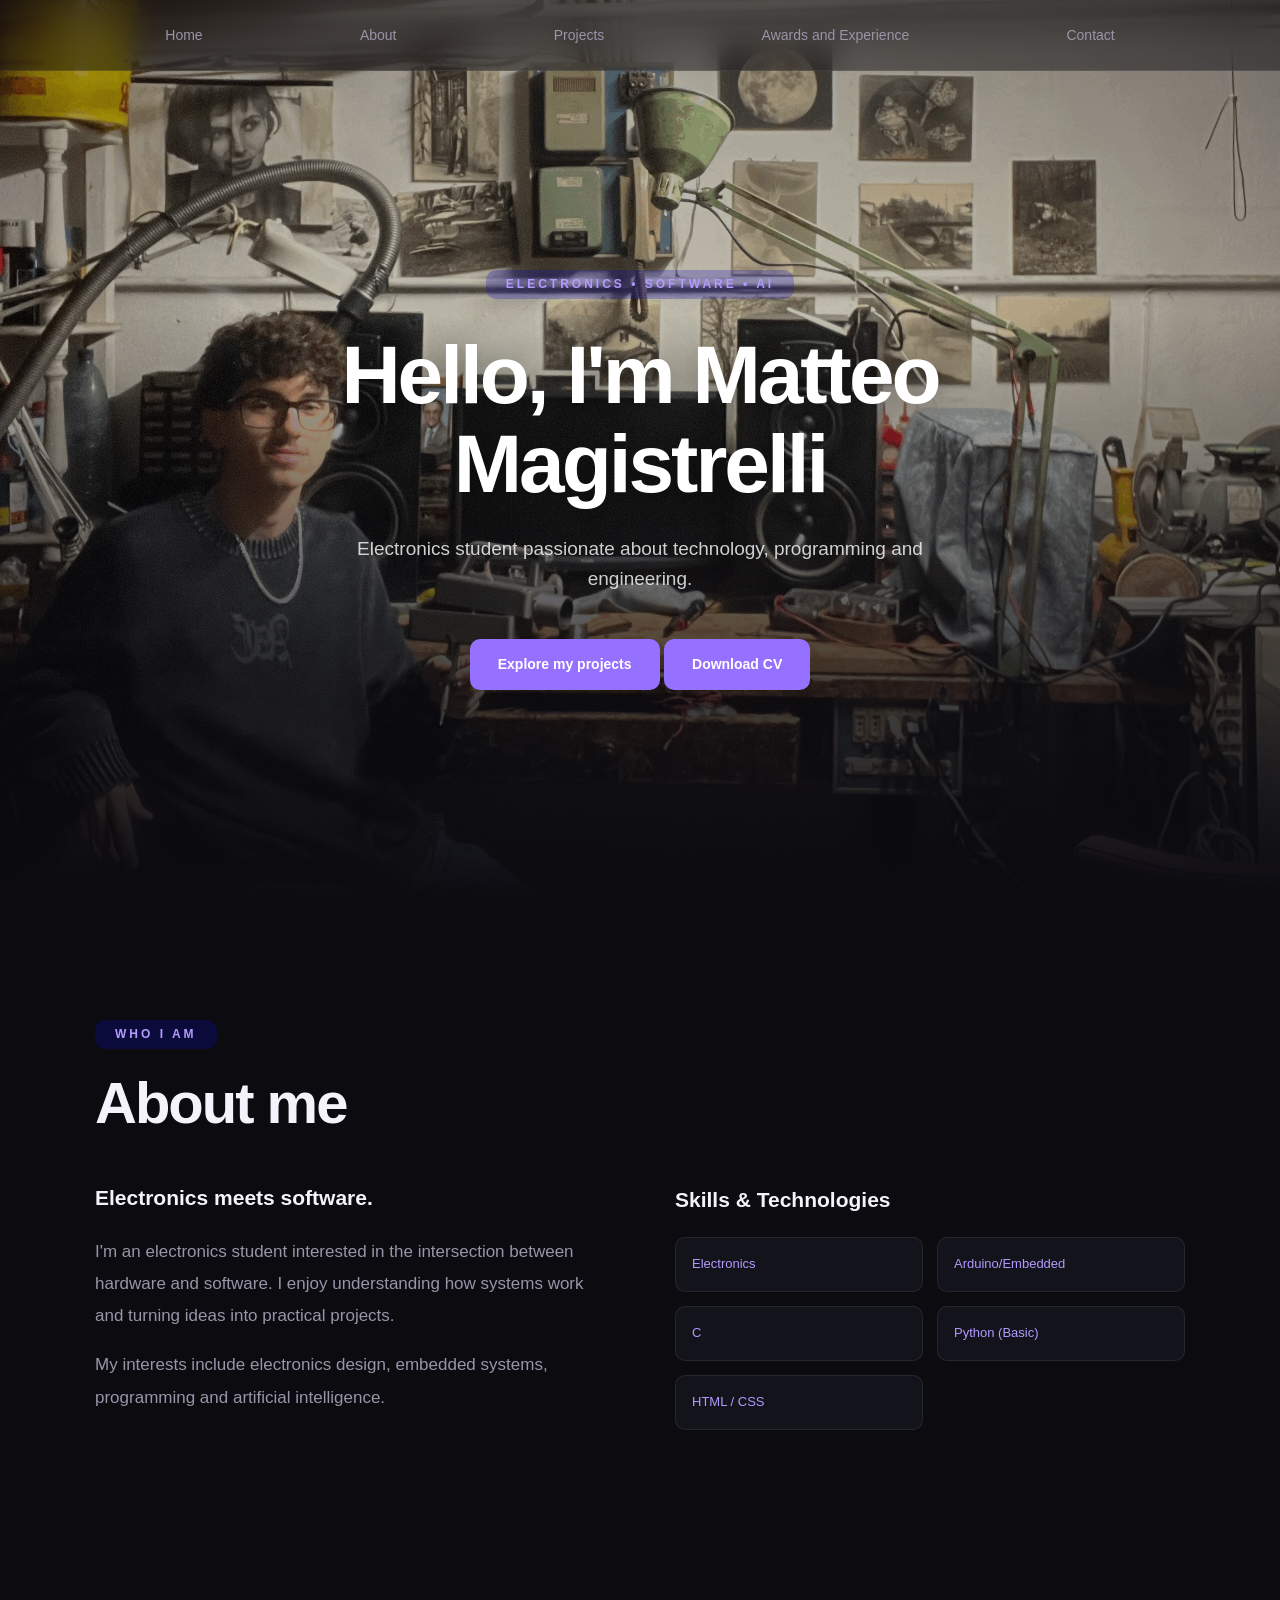
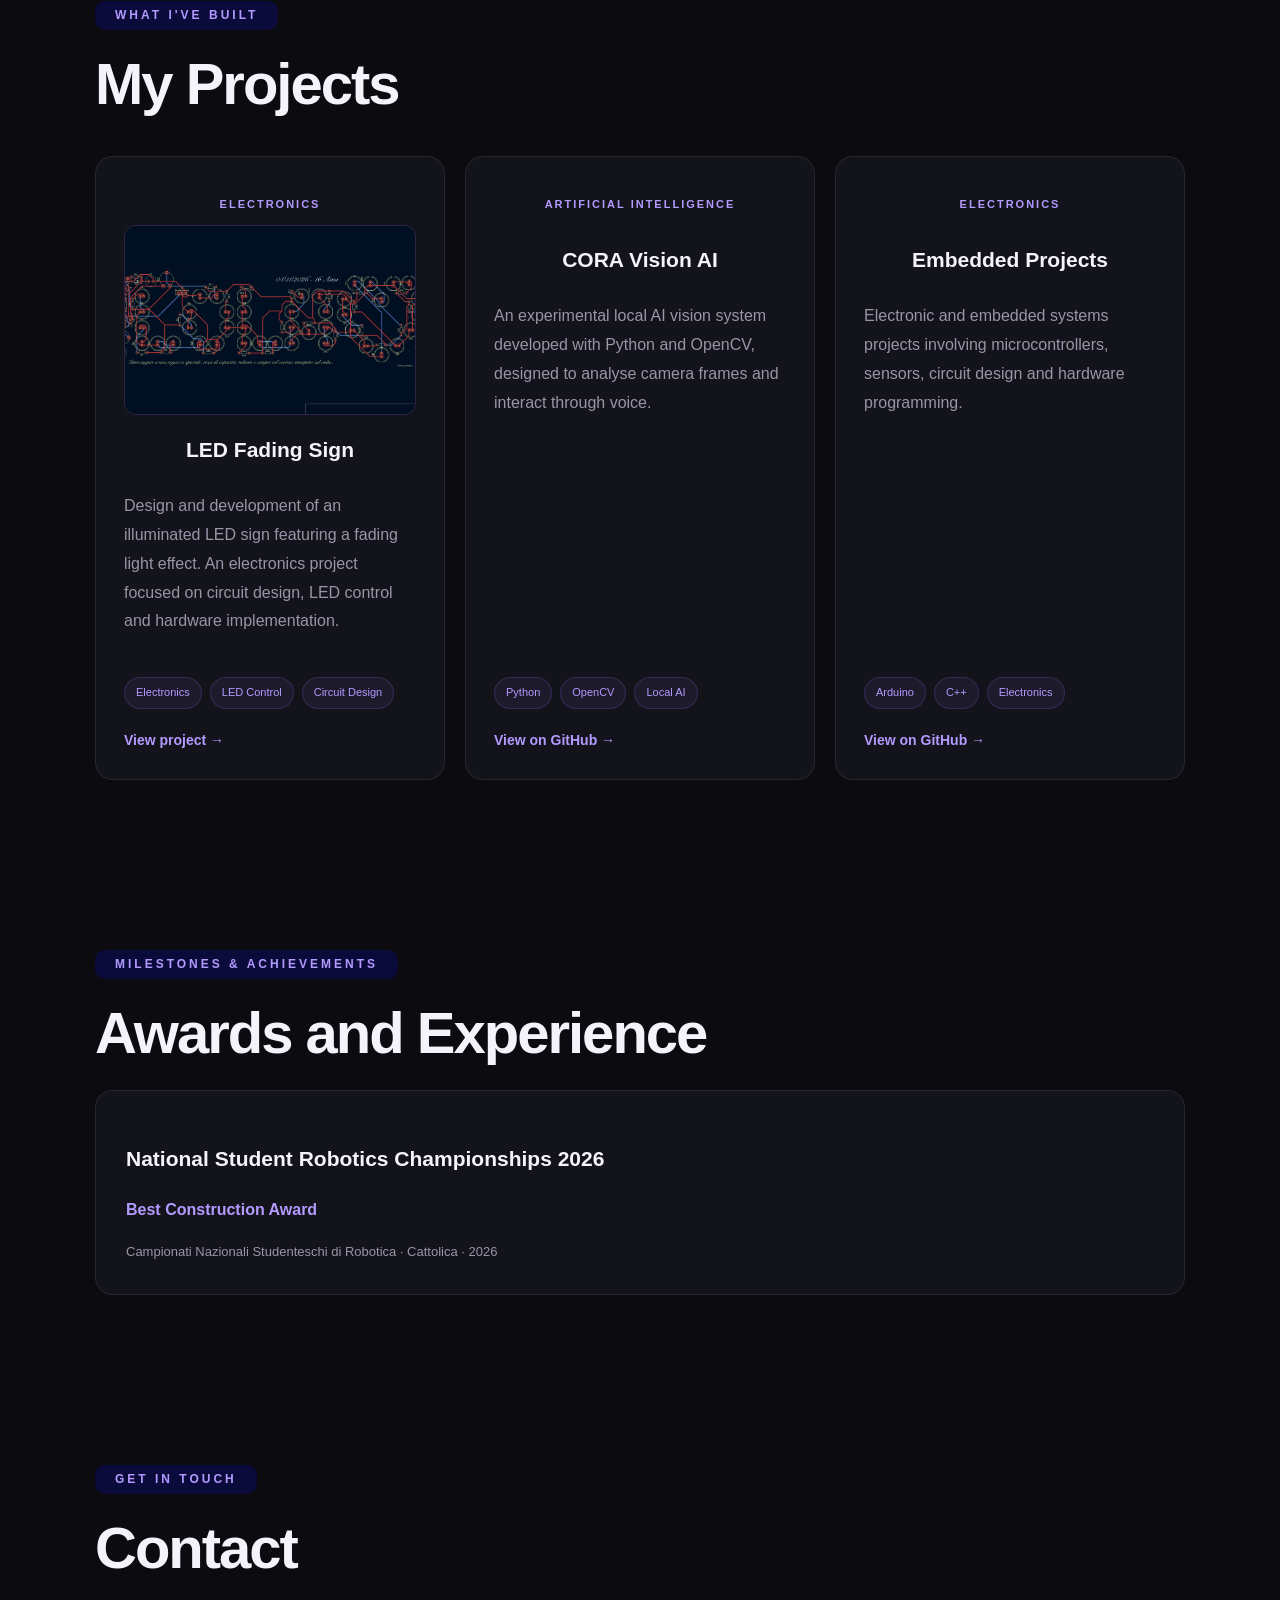
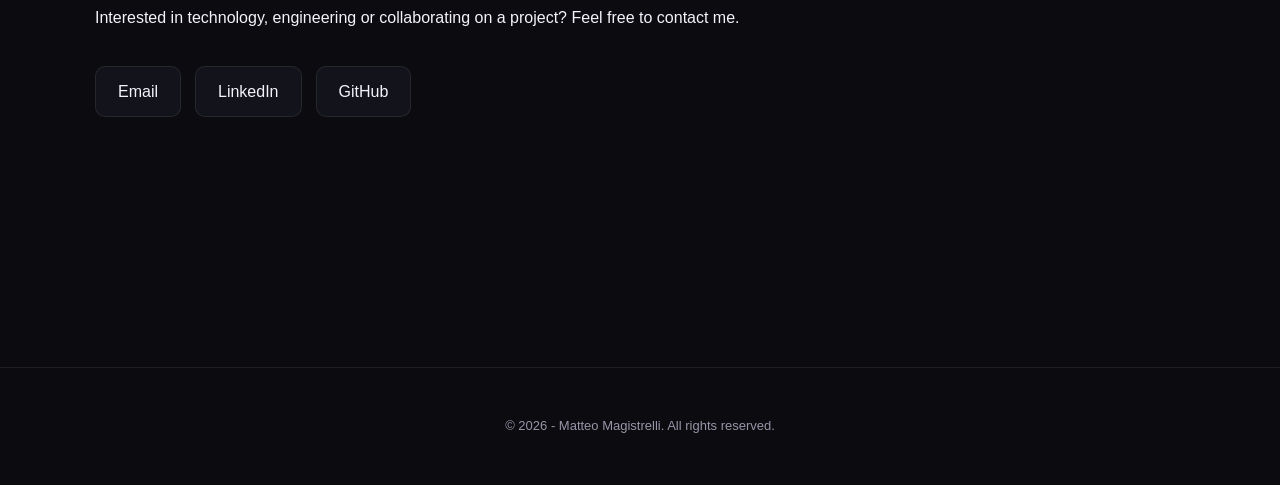
==== index.html @ 5ddaaeee "small changes" ====
<!DOCTYPE html>
<html lang="en">

<head>
    <meta charset="UTF-8">
    <meta name="viewport" content="width=device-width, initial-scale=1.0">

    <!-- Open Graph -->
    <meta property="og:type" content="website">
    <meta property="og:title" content="Matteo Magistrelli | Portfolio">
    <meta property="og:description" content="Electronics, software development and artificial intelligence.">
    <meta property="og:url" content="https://www.matteo-magistrelli.com/">
    <meta property="og:image" content="https://www.matteo-magistrelli.com/banner.jpg">

    <meta name="twitter:card" content="summary_large_image">
    <meta name="twitter:title" content="Matteo Magistrelli | Portfolio">
    <meta name="twitter:description" content="Electronics, software development and AI.">
    <meta name="twitter:image" content="https://www.matteo-magistrelli.com/banner.jpg">

    <title>Matteo Magistrelli | Portfolio</title>

    <link rel="stylesheet" href="style.css">
    <script src="script.js" defer></script>
</head>

<body>

    <!-- HERO -->
    <header id="top" class="hero">

        <div class="hero-image" aria-hidden="true"></div>
        <div class="hero-overlay" aria-hidden="true"></div>

        <!-- NAVIGATION -->
        <nav aria-label="Main navigation">
            <a href="#top">Home</a>
            <a href="#about">About</a>
            <a href="#projects">Projects</a>
            <a href="#awards_and_experience">Awards and Experience</a>
            <a href="#contact">Contact</a>
        </nav>

        <!-- HERO CONTENT -->
        <div class="hero-content">

            <p class="section-label">
                ELECTRONICS • SOFTWARE • AI
            </p>

            <h1>Hello, I'm Matteo Magistrelli</h1>

            <p class="hero-description">
                Electronics student passionate about technology,
                programming and engineering.
            </p>

            <a href="#projects" class="hero-button">
                Explore my projects
            </a>

            <a href="CV-Matteo-Magistrelli.pdf" download class="cv-button">

                <i class="fa-solid fa-download"></i>
                Download CV

            </a>

        </div>

    </header>

    <main>

        <!-- ABOUT -->
        <section id="about">

            <p class="section-label">WHO I AM</p>

            <h2>About me</h2>

            <div class="about-main">

                <div class="about-text">

                    <h3>Electronics meets software.</h3>

                    <p>
                        I'm an electronics student interested in the
                        intersection between hardware and software.
                        I enjoy understanding how systems work and
                        turning ideas into practical projects.
                    </p>

                    <p>
                        My interests include electronics design,
                        embedded systems, programming and artificial
                        intelligence.
                    </p>

                </div>

                <div class="skills">

                    <h3>Skills & Technologies</h3>

                    <div class="skills-grid">
                        <span>Electronics</span>
                        <span>Arduino/Embedded</span>
                        <span>C</span>
                        <span>Python (Basic)</span>
                        <span>HTML / CSS</span>
                    </div>

                </div>

            </div>

        </section>

        <!-- PROJECTS -->
        <section id="projects">

            <p class="section-label">WHAT I'VE BUILT</p>

            <h2>My Projects</h2>

            <div class="projects-container">

                <!-- PROJECT 1 -->
                <article class="project-card">

                    <p class="project-category">ELECTRONICS</p>

                    <img class="images" src="images/LED_sign.jpeg" alt="LED Fading Sign - illuminated LED project"
                        loading="lazy">

                    <h3>LED Fading Sign</h3>

                    <p>
                        Design and development of an illuminated LED sign
                        featuring a fading light effect. An electronics
                        project focused on circuit design, LED control
                        and hardware implementation.
                    </p>

                    <div class="project-tags">
                        <span>Electronics</span>
                        <span>LED Control</span>
                        <span>Circuit Design</span>
                    </div>

                    <a href="projects/LED_fading_ign/led_fading.html">
                        View project →
                    </a>

                </article>

                <!-- PROJECT 2 -->
                <article class="project-card">

                    <p class="project-category">ARTIFICIAL INTELLIGENCE</p>

                    <h3>CORA Vision AI</h3>

                    <p>
                        An experimental local AI vision system developed
                        with Python and OpenCV, designed to analyse
                        camera frames and interact through voice.
                    </p>

                    <div class="project-tags">
                        <span>Python</span>
                        <span>OpenCV</span>
                        <span>Local AI</span>
                    </div>

                    <a href="https://github.com/teo-ardxsiaco" target="_blank" rel="noopener noreferrer">
                        View on GitHub →
                    </a>

                </article>

                <!-- PROJECT 3 -->
                <article class="project-card">

                    <p class="project-category">ELECTRONICS</p>

                    <h3>Embedded Projects</h3>

                    <p>
                        Electronic and embedded systems projects
                        involving microcontrollers, sensors,
                        circuit design and hardware programming.
                    </p>

                    <div class="project-tags">
                        <span>Arduino</span>
                        <span>C++</span>
                        <span>Electronics</span>
                    </div>

                    <a href="https://github.com/teo-ardxsiaco" target="_blank" rel="noopener noreferrer">
                        View on GitHub →
                    </a>

                </article>

            </div>

        </section>

        <!-- AWARDS AND EXPERIENCE -->
        <section id="awards_and_experience">

            <p class="section-label">MILESTONES & ACHIEVEMENTS</p>

            <h2>Awards and Experience</h2>

            <div class="experience-card">

                <h3>National Student Robotics Championships 2026</h3>

                <p>
                    Best Construction Award
                </p>

                <span>Campionati Nazionali Studenteschi di Robotica · Cattolica · 2026</span>

            </div>

        </section>

        <!-- CONTACT -->
        <section id="contact">

            <p class="section-label">GET IN TOUCH</p>

            <h2>Contact</h2>

            <p>
                Interested in technology, engineering or collaborating
                on a project? Feel free to contact me.
            </p>

            <div class="contact-links">

                <a href="mailto:matteo.magistrelli@icloud.com">
                    Email
                </a>

                <a href="https://www.linkedin.com/in/matteo-magistrelli-3762bb3b6/" target="_blank"
                    rel="noopener noreferrer">
                    LinkedIn
                </a>

                <a href="https://github.com/teo-ardxsiaco" target="_blank" rel="noopener noreferrer">
                    GitHub
                </a>

            </div>

        </section>

    </main>

    <!-- FOOTER -->
    <footer>
        <p>© 2026 - Matteo Magistrelli. All rights reserved.</p>
    </footer>

</body>

</html>
---- style.css ----
:root {
    --bg-color: #0b0b10;
    --surface: #13131b;
    --surface-hover: #1b1b27;
    --accent: #9670ff;
    --accent-light: #b39aff;
    --text: #f4f2fa;
    --muted: #9995a8;
    --border: rgba(255, 255, 255, 0.08);
    --radius: 18px;
    --transition: 0.25s ease;
    --animation-duration: 650ms;
    --animation-easing: cubic-bezier(0.22, 1, 0.36, 1);
}

* {
    box-sizing: border-box;
}

html {
    scroll-behavior: smooth;
    scroll-padding-top: 115px;
}

body {
    margin: 0;
    background: var(--bg-color);
    color: var(--text);
    font-family: Inter, Arial, sans-serif;
    line-height: 1.6;
}

a {
    color: inherit;
    text-decoration: none;
}

nav {
    display: flex;
    position: fixed;
    z-index: 10;
    top: 0;
    width: 100%;
    padding: 24px;
    justify-content: space-evenly;
    align-items: center;
    flex-wrap: wrap;
    gap: 16px;
    background: rgba(11, 11, 16, 0.45);
    backdrop-filter: blur(16px);
    -webkit-backdrop-filter: blur(16px);
    border-bottom: 1px solid var(--border);
}

nav a {
    color: var(--muted);
    font-size: 14px;
    transition: color var(--transition);
}

nav a:hover,
nav a.active {
    color: var(--accent-light);
}

.hero {
    position: relative;
    isolation: isolate;
    width: 100%;
    min-height: 100svh;
    display: flex;
    align-items: center;
    justify-content: center;
    overflow: hidden;
    background: var(--bg-color);
}

.hero-image {
    position: absolute;
    inset: 0;
    z-index: -2;
    background-image: url("images/Cantina.png");
    background-position: center 45%;
    background-size: cover;
    background-repeat: no-repeat;
    transform: scale(1.02);
}

.hero-overlay {
    position: absolute;
    inset: 0;
    z-index: -1;
    background:
        linear-gradient(
            180deg,
            rgba(11, 11, 16, 0.35) 0%,
            rgba(11, 11, 16, 0.25) 35%,
            rgba(11, 11, 16, 0.75) 75%,
            var(--bg-color) 100%
        );
}

.hero-content {
    position: relative;
    z-index: 2;
    width: 100%;
    max-width: 1000px;
    padding: 140px 24px 100px;
    text-align: center;
    animation: heroEntrance 1s var(--animation-easing) both;
}

.section-label {
    color: var(--accent-light);
    font-size: 12px;
    font-weight: 700;
    letter-spacing: 3px;
    background-color: rgba(12, 12, 187, 0.25);
    margin-top: 20px;
    padding: 5px 20px;
    border-radius: 10px;
    display: inline-block;
}

.hero-content h1 {
    margin: 20px 0;
    font-size: clamp(42px, 7vw, 82px);
    line-height: 1.08;
    letter-spacing: -3px;
    color: white;
    text-shadow: 0 4px 30px rgba(0, 0, 0, 0.4);
}

.hero-description {
    max-width: 620px;
    margin: 25px auto;
    color: rgba(255, 255, 255, 0.8);
    font-size: clamp(15px, 2vw, 19px);
}

.hero-button,
.cv-button {
    display: inline-block;
    margin-top: 20px;
    padding: 14px 28px;
    color: white;
    background: var(--accent);
    border-radius: 10px;
    font-size: 14px;
    font-weight: 600;
    transition:
        transform 300ms ease,
        background 300ms ease,
        box-shadow 300ms ease;
}

.hero-button:hover,
.cv-button:hover {
    transform: translateY(-4px);
    background: var(--accent-light);
    box-shadow: 0 10px 30px rgba(150, 112, 255, 0.3);
}

@keyframes heroEntrance {
    from {
        opacity: 0;
        transform: translateY(35px);
    }

    to {
        opacity: 1;
        transform: translateY(0);
    }
}

main {
    max-width: 1150px;
    margin: auto;
    padding: 100px 30px;
}

main section {
    margin-bottom: 150px;
}

h2 {
    margin: 10px 0 25px;
    font-size: clamp(34px, 5vw, 58px);
    line-height: 1.1;
    letter-spacing: -2px;
}

h3 {
    font-size: 21px;
}

.section-description {
    max-width: 650px;
    color: var(--muted);
}

.about-main {
    display: grid;
    grid-template-columns: 1fr 1fr;
    gap: 70px;
    align-items: center;
}

.about-main p {
    color: var(--muted);
    font-size: 17px;
    line-height: 1.9;
}

.skills-grid {
    display: grid;
    grid-template-columns: repeat(2, 1fr);
    gap: 14px;
}

.skills-grid span {
    padding: 16px;
    color: var(--accent-light);
    background: var(--surface);
    border: 1px solid var(--border);
    border-radius: 10px;
    font-size: 13px;
    transition: var(--transition);
}

.skills-grid span:hover {
    background: var(--surface-hover);
    border-color: var(--accent);
    transform: translateY(-3px);
}

.projects-container {
    display: grid;
    grid-template-columns: repeat(3, 1fr);
    gap: 20px;
    margin-top: 40px;
}

.project-card {
    position: relative;
    overflow: hidden;
    display: flex;
    flex-direction: column;
    min-height: 330px;
    padding: 28px;
    background: var(--surface);
    border: 1px solid var(--border);
    border-radius: var(--radius);
    transition:
        transform 300ms var(--animation-easing),
        border-color 300ms ease,
        background 300ms ease,
        box-shadow 300ms ease;
}

.project-card:hover {
    transform: translateY(-7px);
    background: var(--surface-hover);
    border-color: var(--accent);
    box-shadow: 0 15px 40px rgba(0, 0, 0, 0.22);
}

.project-category {
    color: var(--accent-light);
    font-size: 11px;
    font-weight: 700;
    letter-spacing: 2px;
    text-align: center;
}

.project-card h3 {
    margin: 18px 0 10px;
    text-align: center;
}

.project-card p:not(.project-category) {
    color: var(--muted);
    line-height: 1.8;
}

.images {
    width: 100%;
    height: 190px;
    object-fit: cover;
    border-radius: 12px;
    border: 1px solid rgba(150, 112, 255, 0.2);
}

.project-tags {
    display: flex;
    flex-wrap: wrap;
    gap: 8px;
    margin-top: auto;
    padding-top: 25px;
}

.project-tags span {
    padding: 6px 11px;
    color: var(--accent-light);
    background: rgba(150, 112, 255, 0.08);
    border: 1px solid rgba(150, 112, 255, 0.2);
    border-radius: 30px;
    font-size: 11px;
}

.project-card > a {
    margin-top: 20px;
    color: var(--accent-light);
    font-size: 14px;
    font-weight: 600;
}

.project-card > a:hover {
    color: white;
}

.experience-card {
    padding: 30px;
    background: var(--surface);
    border: 1px solid var(--border);
    border-radius: var(--radius);
    transition: var(--transition);
}

.experience-card:hover {
    border-color: var(--accent);
    transform: translateY(-4px);
}

.experience-card p {
    color: var(--accent-light);
    font-weight: 600;
}

.experience-card span {
    color: var(--muted);
    font-size: 13px;
}

.contact-links {
    display: flex;
    flex-wrap: wrap;
    gap: 14px;
    margin-top: 35px;
}

.contact-links a {
    padding: 12px 22px;
    background: var(--surface);
    border: 1px solid var(--border);
    border-radius: 10px;
    transition: var(--transition);
}

.contact-links a:hover {
    color: white;
    background: var(--accent);
    border-color: var(--accent);
    transform: translateY(-3px);
}

footer {
    padding: 35px 20px;
    text-align: center;
    border-top: 1px solid var(--border);
}

footer p {
    color: var(--muted);
    font-size: 13px;
}

@media (max-width: 850px) {
    .about-main {
        grid-template-columns: 1fr;
        gap: 35px;
    }

    .projects-container {
        grid-template-columns: repeat(2, 1fr);
    }

    .hero {
        min-height: 85svh;
    }
}

@media (max-width: 550px) {
    html {
        scroll-padding-top: 90px;
    }

    nav {
        padding: 18px 12px;
        gap: 12px;
    }

    nav a {
        font-size: 12px;
    }

    .hero {
        min-height: 100svh;
    }

    .hero-image {
        background-position: center;
    }

    .hero-content {
        padding: 130px 20px 80px;
    }

    .hero-content h1 {
        font-size: clamp(38px, 10vw, 55px);
        letter-spacing: -2px;
    }

    .hero-overlay {
        background:
            linear-gradient(
                180deg,
                rgba(11, 11, 16, 0.45),
                rgba(11, 11, 16, 0.65) 55%,
                var(--bg-color) 100%
            );
    }

    main {
        padding: 75px 20px;
    }

    main section {
        margin-bottom: 100px;
    }

    .skills-grid,
    .projects-container {
        grid-template-columns: 1fr;
    }

    .contact-links {
        flex-direction: column;
    }

    .contact-links a {
        text-align: center;
    }
}

@media (prefers-reduced-motion: reduce) {
    html {
        scroll-behavior: auto;
    }

    *,
    *::before,
    *::after {
        transition: none !important;
        animation: none !important;
    }
}
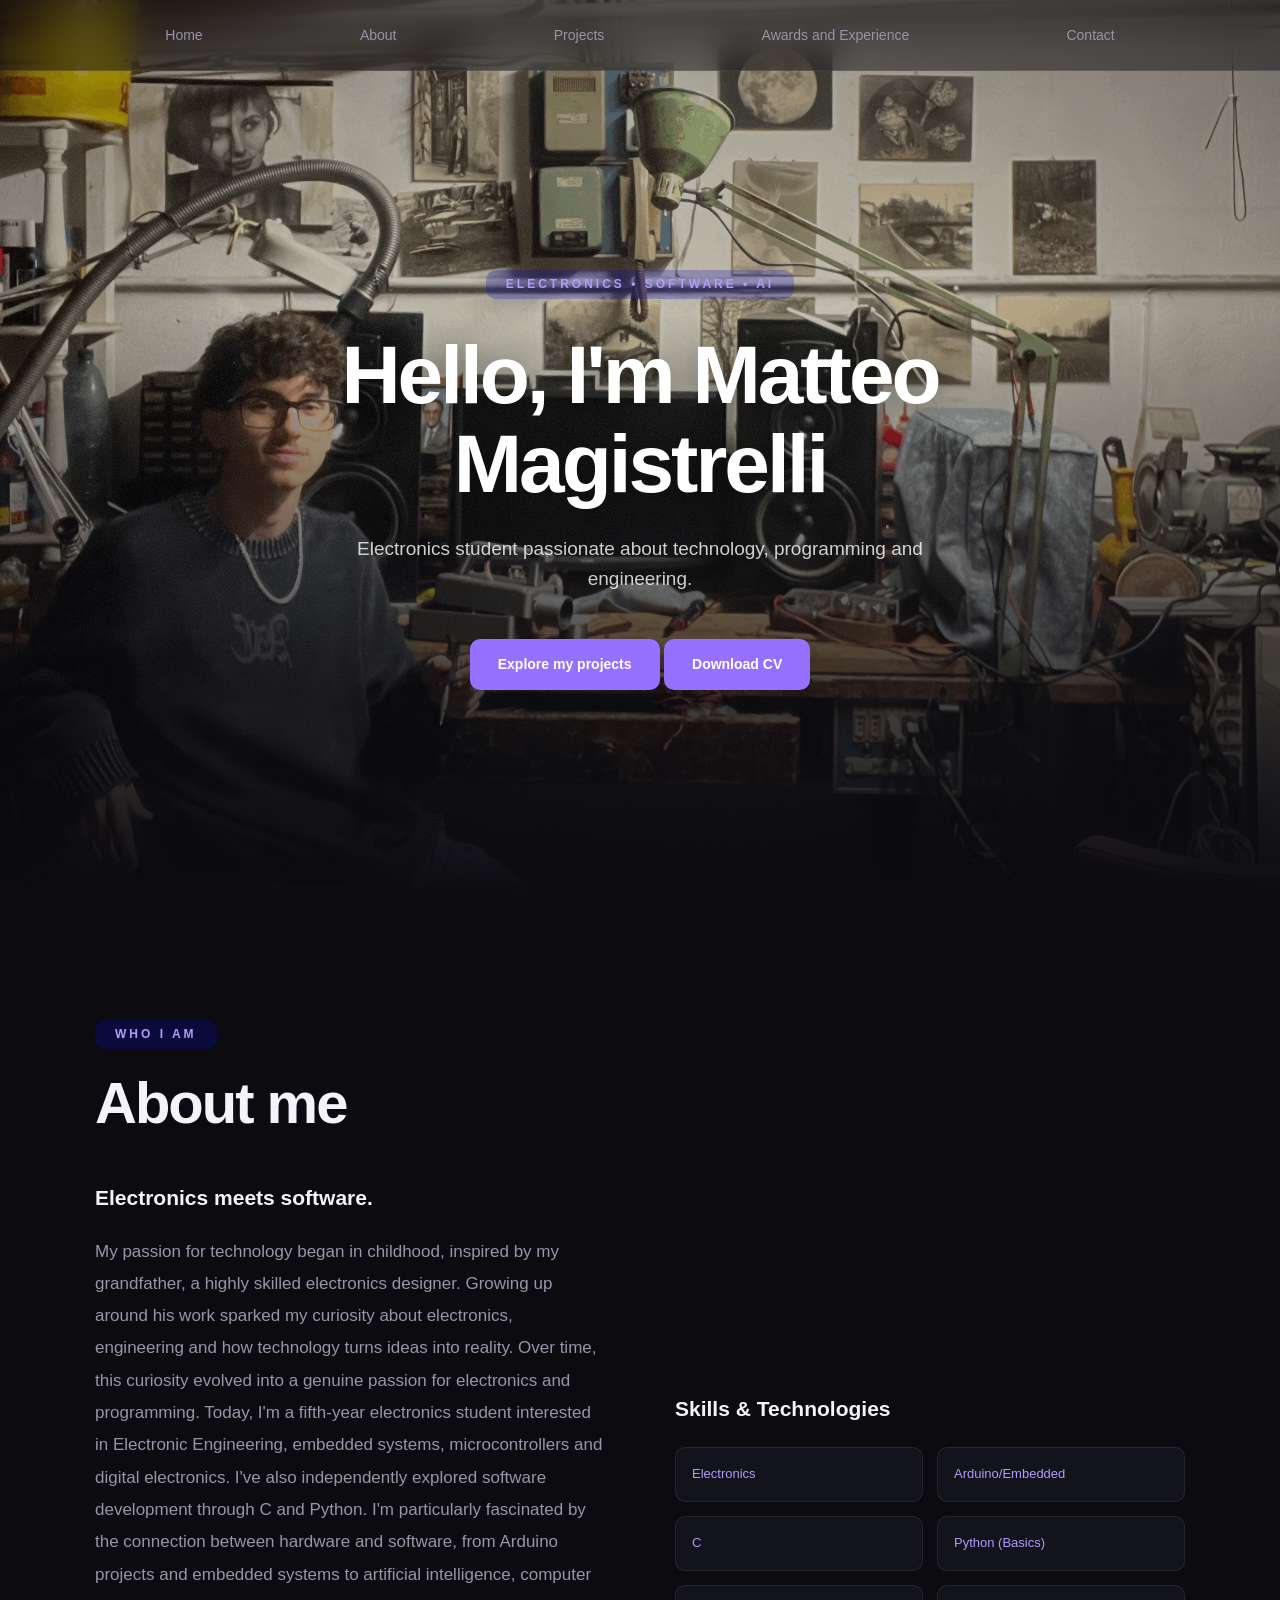
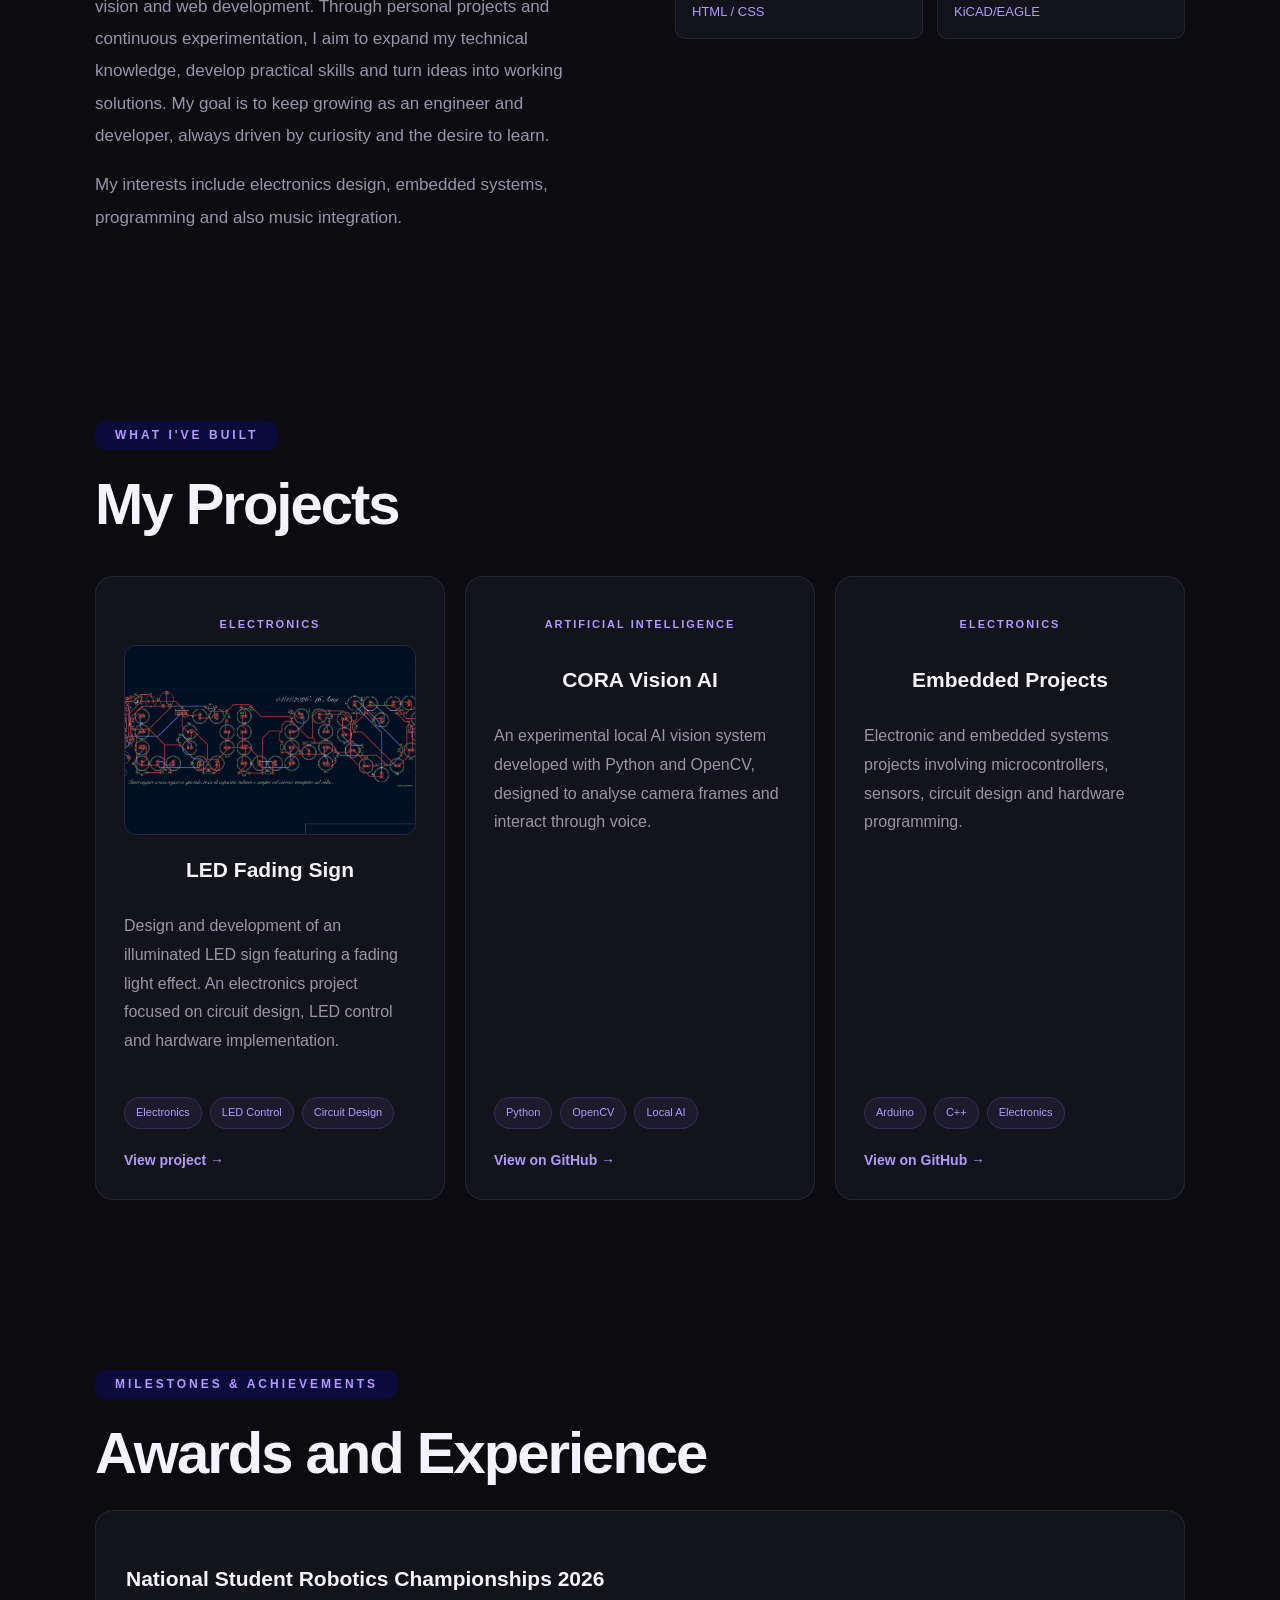
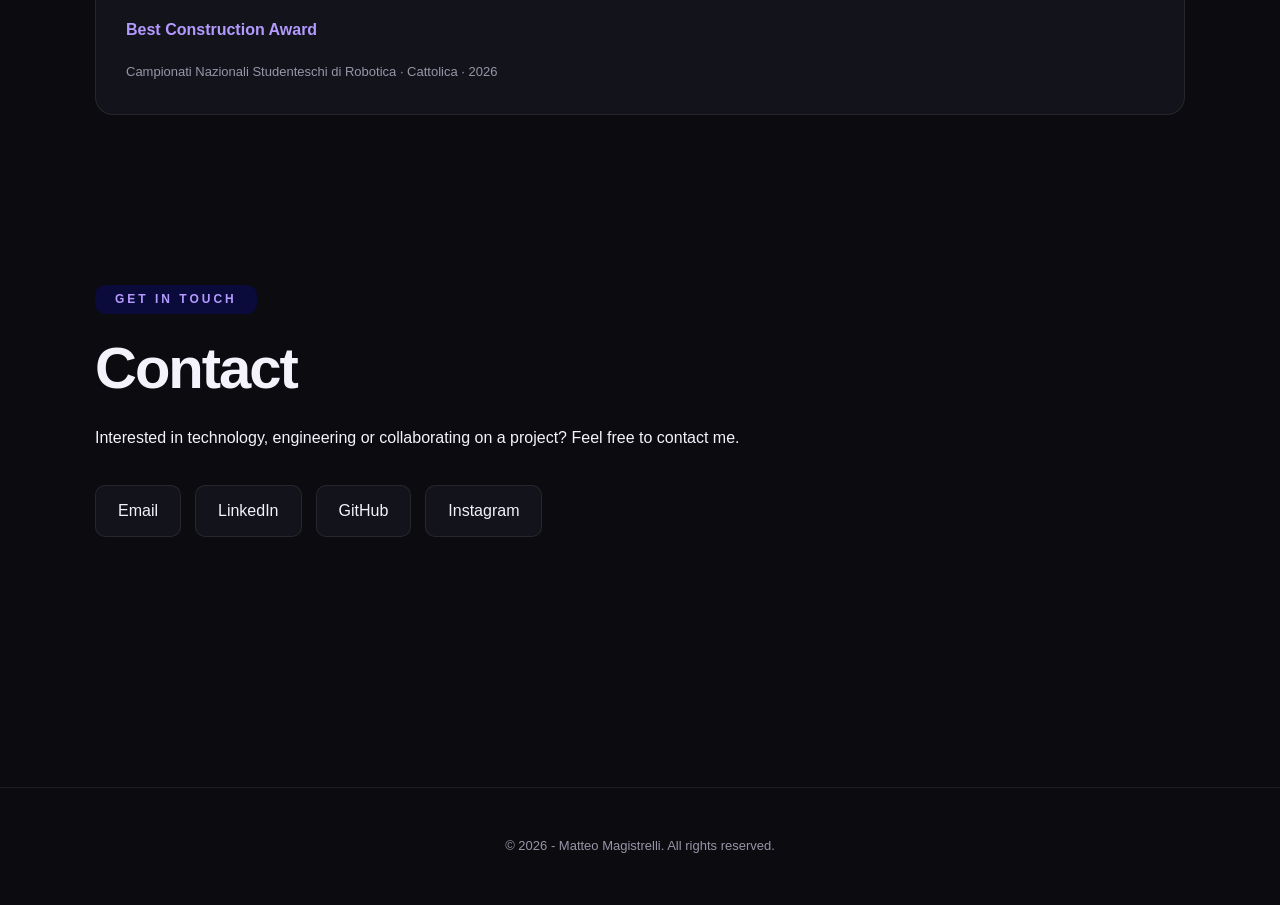
==== commit 26de1859: "small changes" ====
--- a/index.html
+++ b/index.html
@@ -84,17 +84,27 @@
 
                     <h3>Electronics meets software.</h3>
 
-                    <p>
-                        I'm an electronics student interested in the
-                        intersection between hardware and software.
-                        I enjoy understanding how systems work and
-                        turning ideas into practical projects.
+                    <p class="about-text">
+                        My passion for technology began in childhood, inspired by my grandfather, a highly skilled
+                        electronics designer. Growing up around his work sparked my curiosity about electronics,
+                        engineering and how technology turns ideas into reality.
+
+                        Over time, this curiosity evolved into a genuine passion for electronics and programming. Today,
+                        I'm a fifth-year electronics student interested in Electronic Engineering, embedded systems,
+                        microcontrollers and digital electronics. I've also independently explored software development
+                        through C and Python.
+
+                        I'm particularly fascinated by the connection between hardware and software, from Arduino
+                        projects and embedded systems to artificial intelligence, computer vision and web development.
+
+                        Through personal projects and continuous experimentation, I aim to expand my technical
+                        knowledge, develop practical skills and turn ideas into working solutions. My goal is to keep
+                        growing as an engineer and developer, always driven by curiosity and the desire to learn.
                     </p>
 
                     <p>
                         My interests include electronics design,
-                        embedded systems, programming and artificial
-                        intelligence.
+                        embedded systems, programming and also music integration.
                     </p>
 
                 </div>
@@ -107,8 +117,9 @@
                         <span>Electronics</span>
                         <span>Arduino/Embedded</span>
                         <span>C</span>
-                        <span>Python (Basic)</span>
+                        <span>Python (Basics)</span>
                         <span>HTML / CSS</span>
+                        <span>KiCAD/EAGLE</span>
                     </div>
 
                 </div>
@@ -257,6 +268,10 @@
                     GitHub
                 </a>
 
+                <a href="https://www.instagram.com/ardxsiaco/" target="_blank" rel="noopener noreferrer">
+                    Instagram
+                </a>
+
             </div>
 
         </section>
--- a/style.css
+++ b/style.css
@@ -212,6 +212,11 @@
     line-height: 1.9;
 }
 
+.about-text {
+    font-family: 'Franklin Gothic Medium', 'Arial Narrow', Arial, sans-serif
+
+}
+
 .skills-grid {
     display: grid;
     grid-template-columns: repeat(2, 1fr);
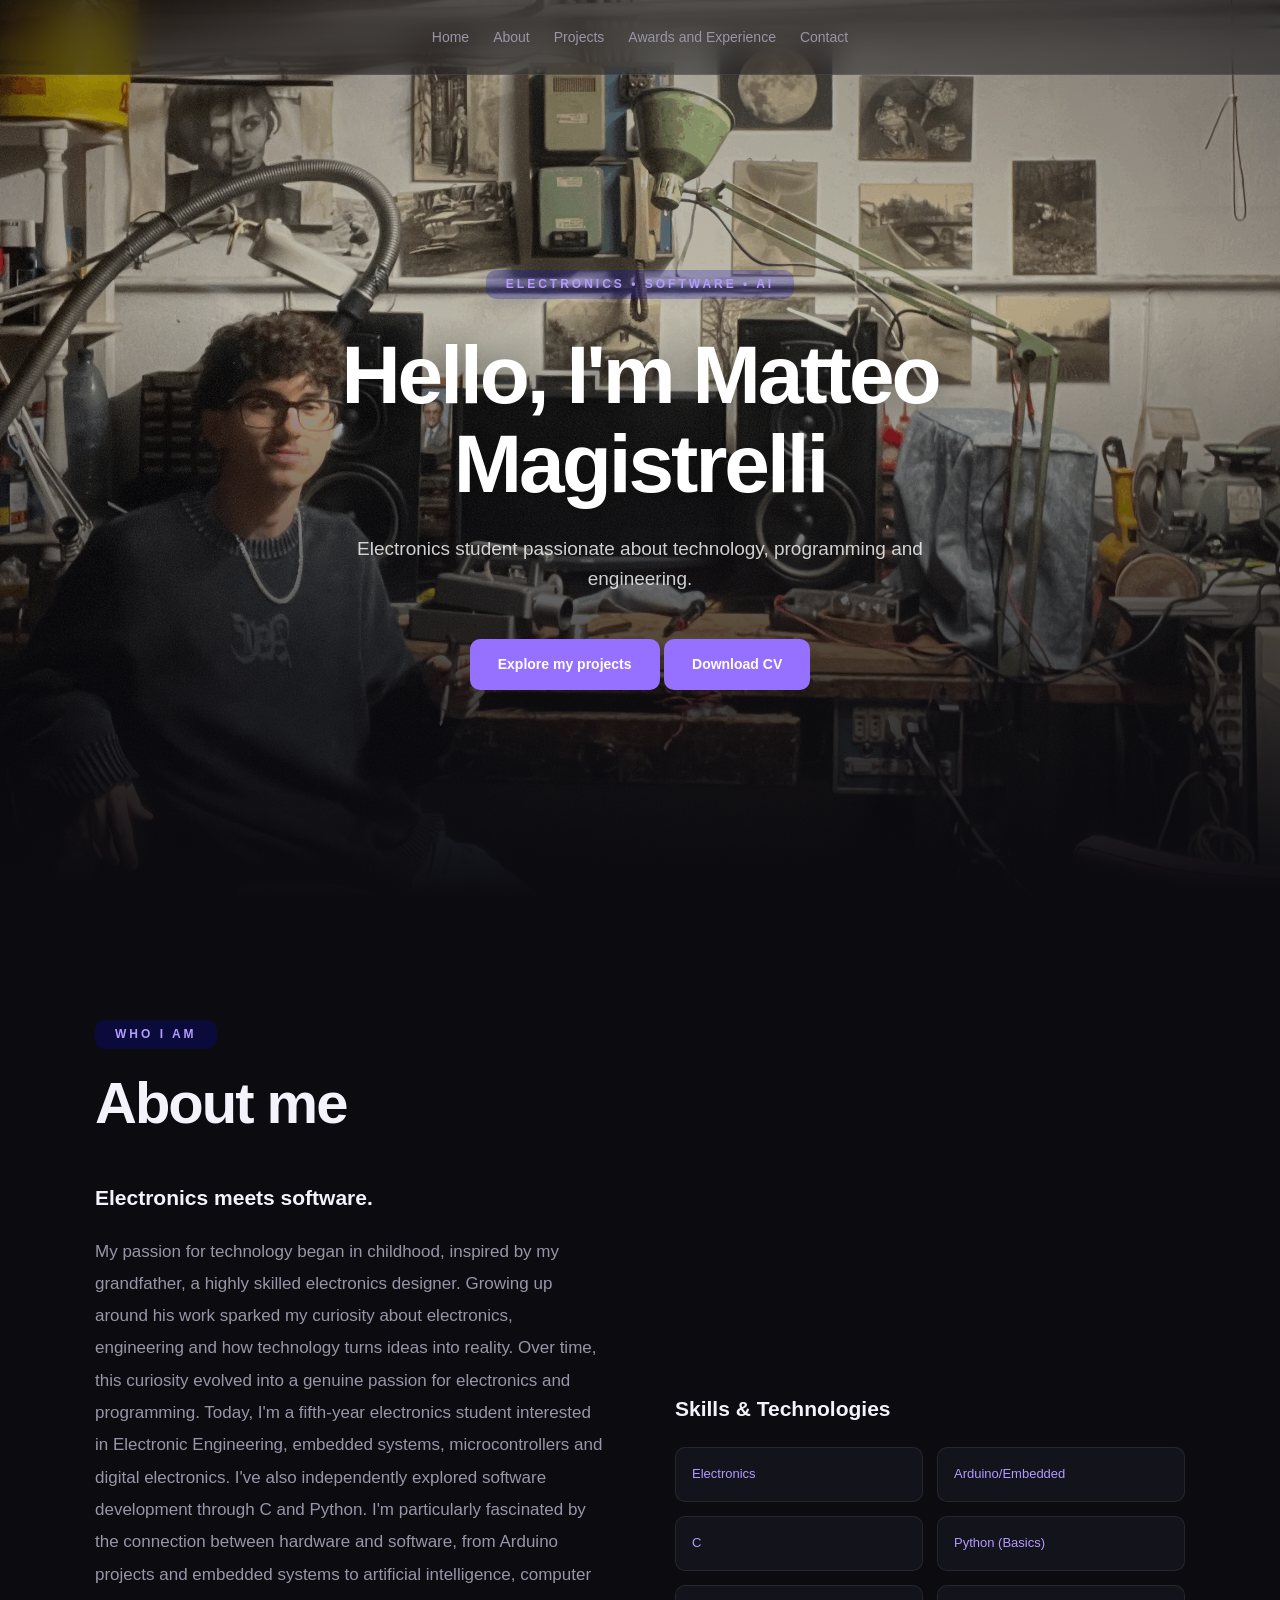
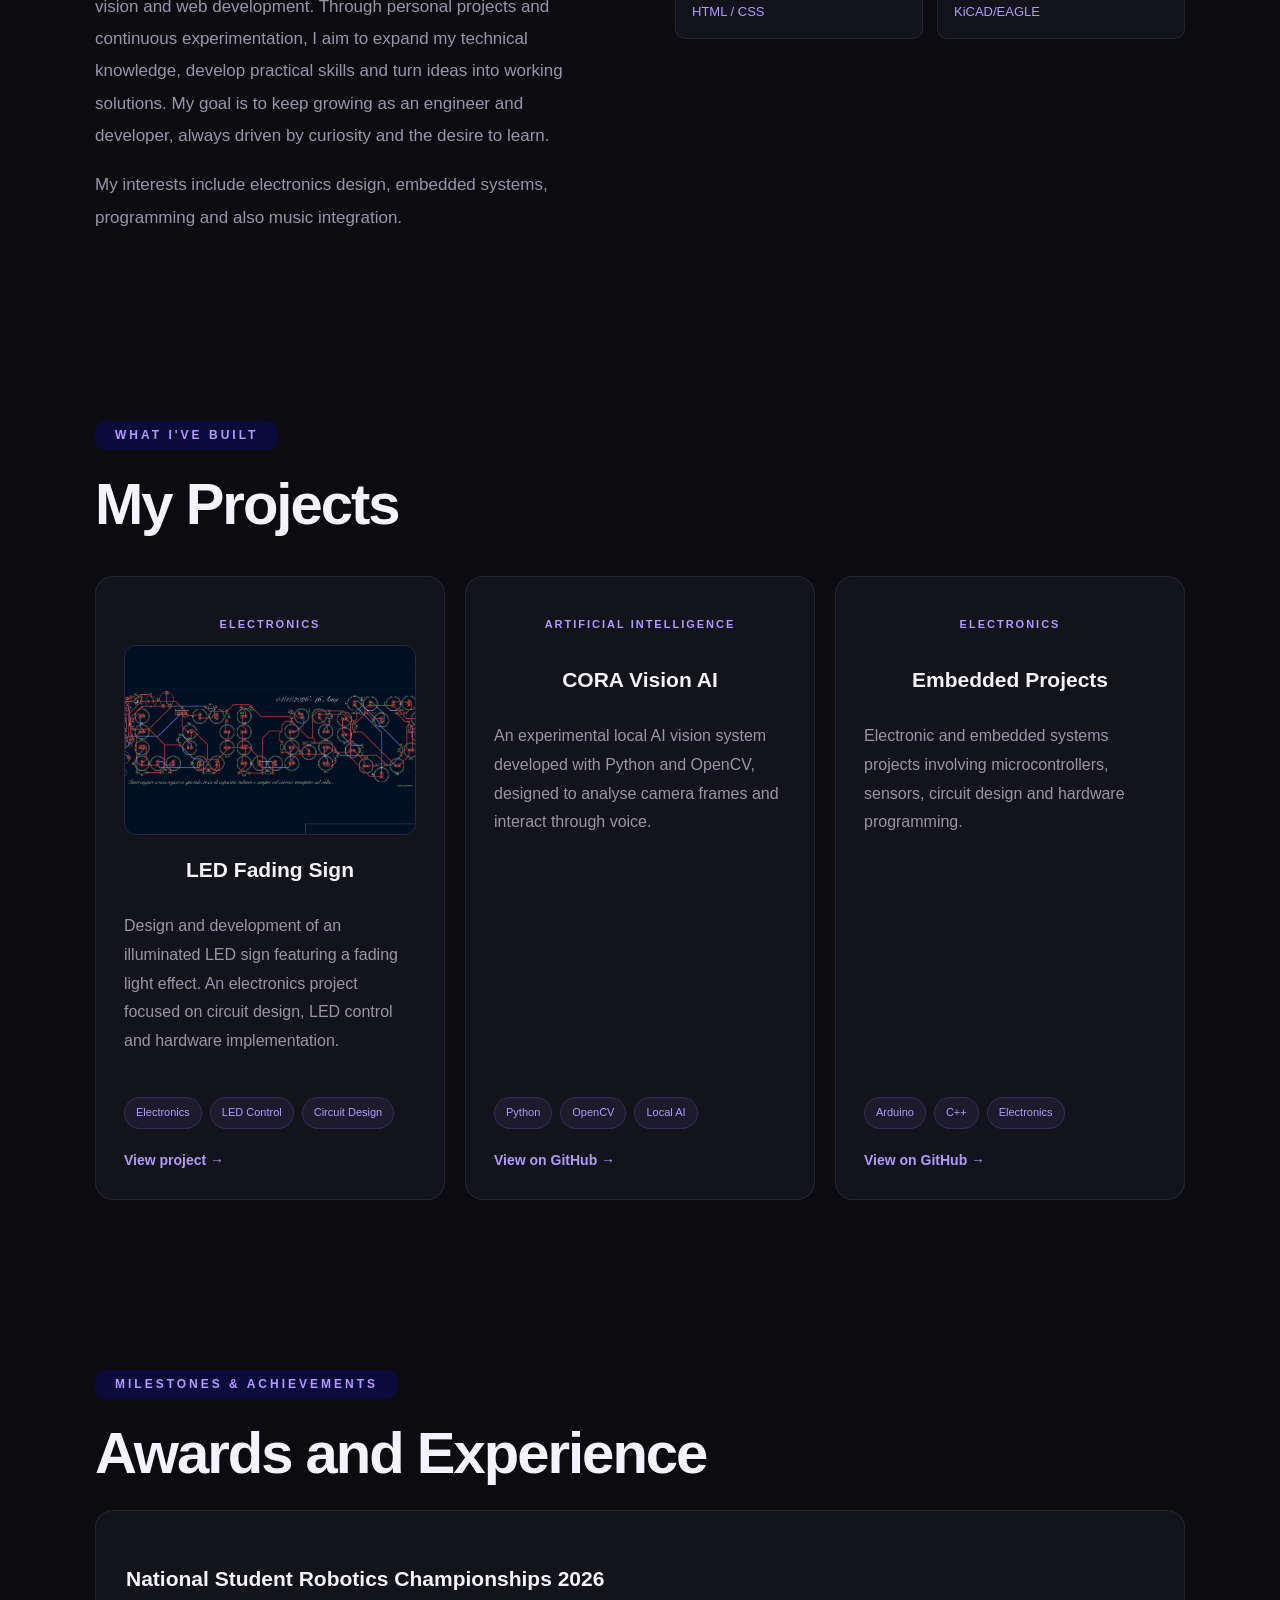
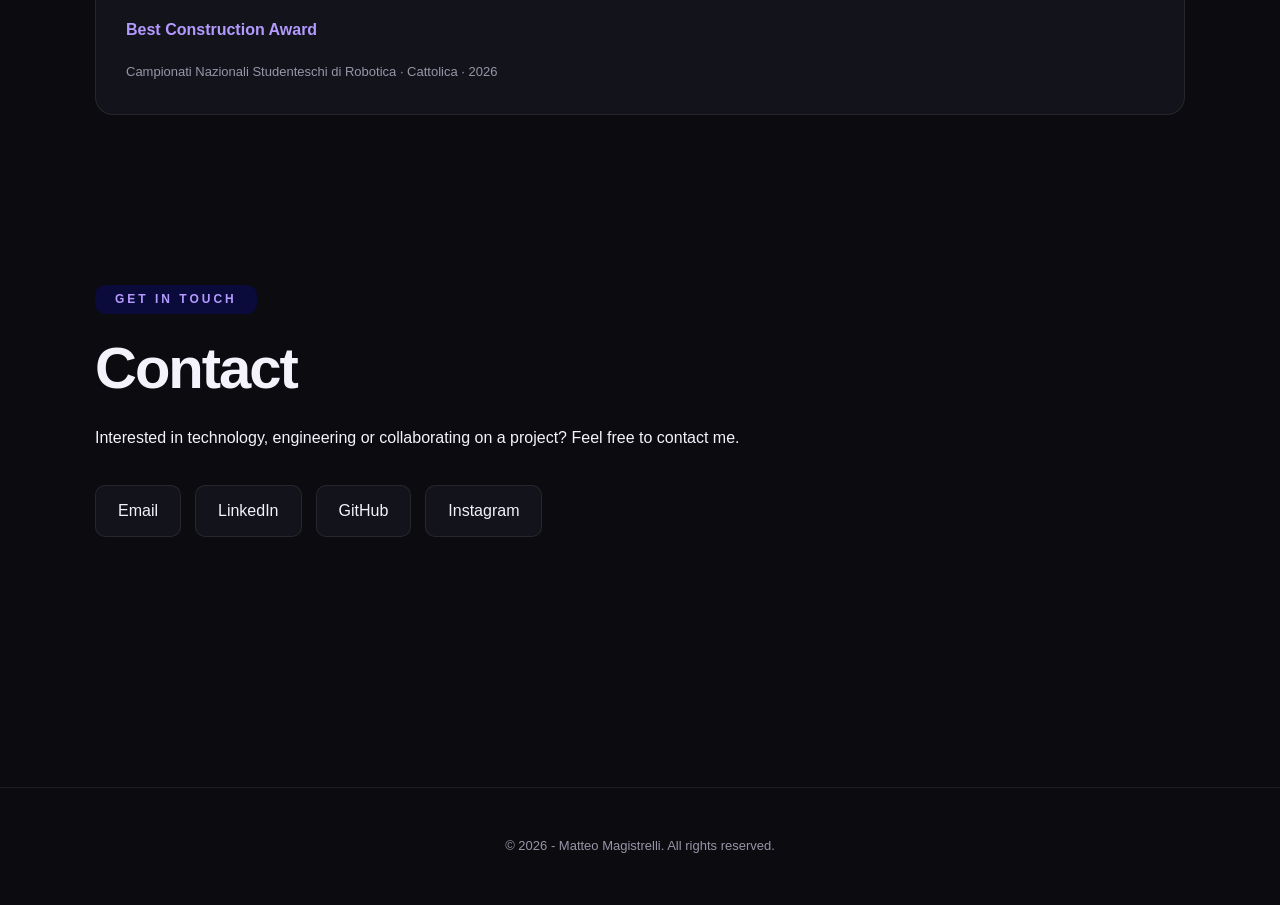
==== commit 3cb85565: "Js implementation (hamburger menu for <768px display" ====
--- a/index.html
+++ b/index.html
@@ -19,8 +19,8 @@
 
     <title>Matteo Magistrelli | Portfolio</title>
 
-    <link rel="stylesheet" href="style.css">
-    <script src="script.js" defer></script>
+    <link rel="stylesheet" href="style.css"> <!-- CSS-->
+    <script src="script.js" defer></script> <!-- Javascript -->
 </head>
 
 <body>
@@ -31,13 +31,20 @@
         <div class="hero-image" aria-hidden="true"></div>
         <div class="hero-overlay" aria-hidden="true"></div>
 
-        <!-- NAVIGATION -->
         <nav aria-label="Main navigation">
-            <a href="#top">Home</a>
-            <a href="#about">About</a>
-            <a href="#projects">Projects</a>
-            <a href="#awards_and_experience">Awards and Experience</a>
-            <a href="#contact">Contact</a>
+
+            <button id="menuToggle" class="menu-toggle" aria-label="Apri menu" aria-expanded="false">
+                ☰
+            </button>
+
+            <ul class="navLinks" id="navLinks">
+                <li><a href="#top">Home</a></li>
+                <li><a href="#about">About</a></li>
+                <li><a href="#projects">Projects</a></li>
+                <li><a href="#awards_and_experience">Awards and Experience</a></li>
+                <li><a href="#contact">Contact</a></li>
+            </ul>
+
         </nav>
 
         <!-- HERO CONTENT -->
@@ -58,7 +65,7 @@
                 Explore my projects
             </a>
 
-            <a href="CV-Matteo-Magistrelli.pdf" download class="cv-button">
+            <a href="images/CV-Matteo-Magistrelli.pdf" download class="cv-button">
 
                 <i class="fa-solid fa-download"></i>
                 Download CV
@@ -283,6 +290,8 @@
         <p>© 2026 - Matteo Magistrelli. All rights reserved.</p>
     </footer>
 
+
+
 </body>
 
 </html>
--- a/style.css
+++ b/style.css
@@ -63,6 +63,20 @@
     color: var(--accent-light);
 }
 
+.menu-toggle {
+    display: none;
+    
+}
+
+.navLinks {
+    display: flex;
+    list-style: none;
+    align-items: center;
+    gap: 24px;
+    margin: 0;
+    padding: 0;
+}
+
 .hero {
     position: relative;
     isolation: isolate;
@@ -469,4 +483,22 @@
         transition: none !important;
         animation: none !important;
     }
+}
+
+@media (max-width: 768px) {
+
+    .menu-toggle {
+        display: block;
+    }
+
+    .navLinks {
+        display: none;
+        flex-direction: column;
+        width: 100%;
+    }
+
+    .navLinks.active {
+        display: flex;
+    }
+
 }
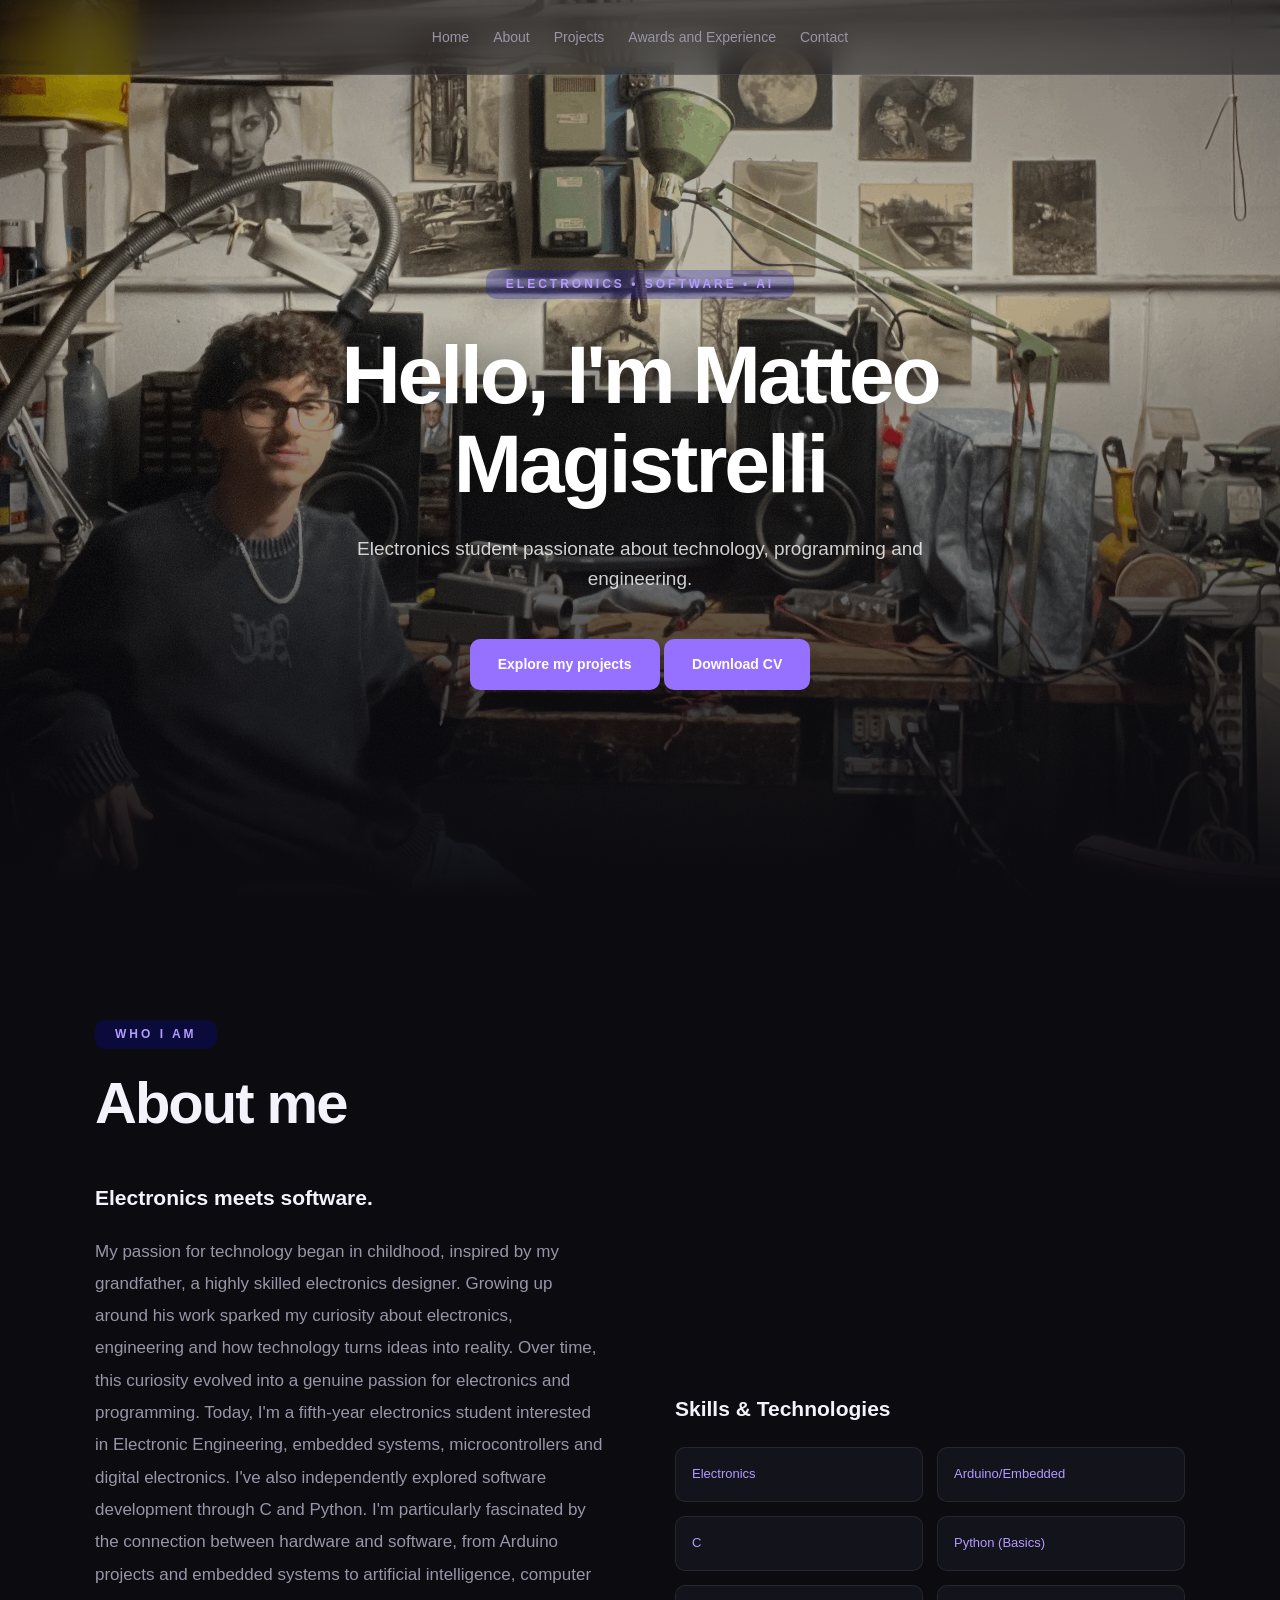
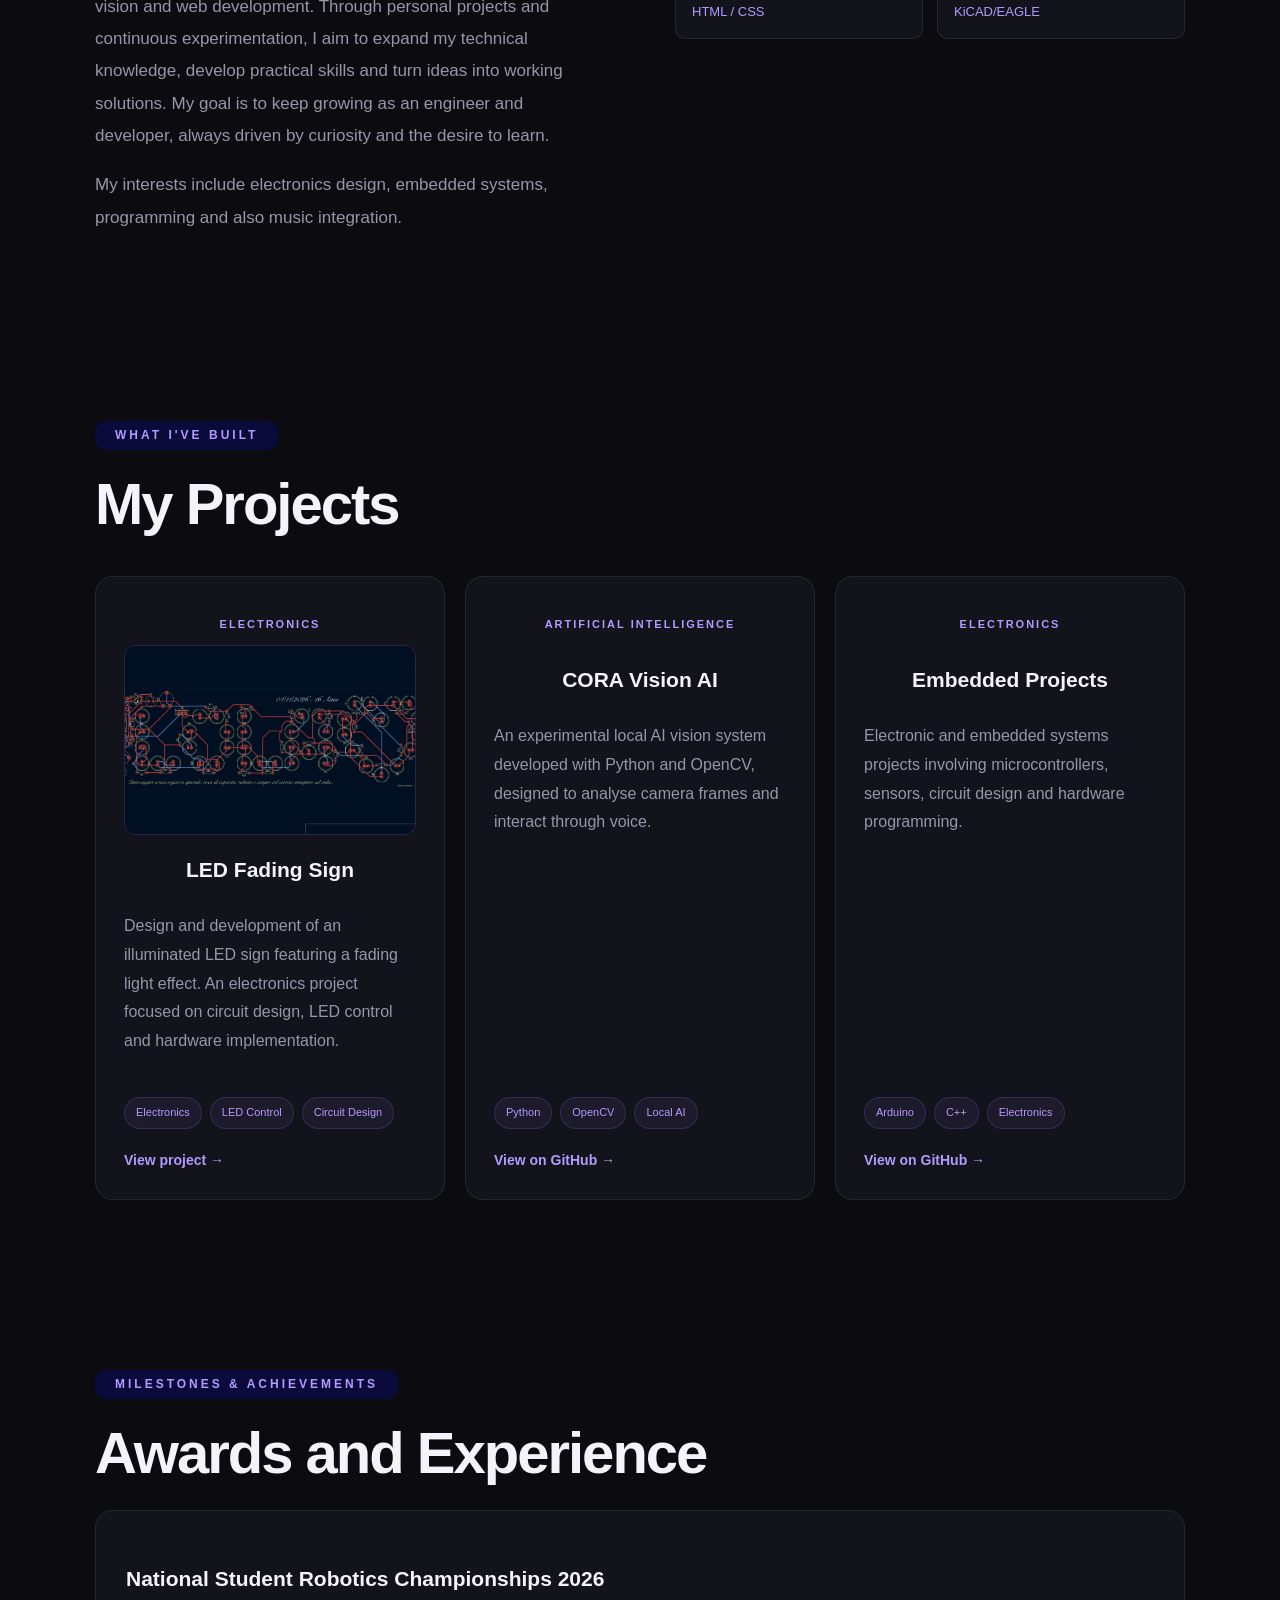
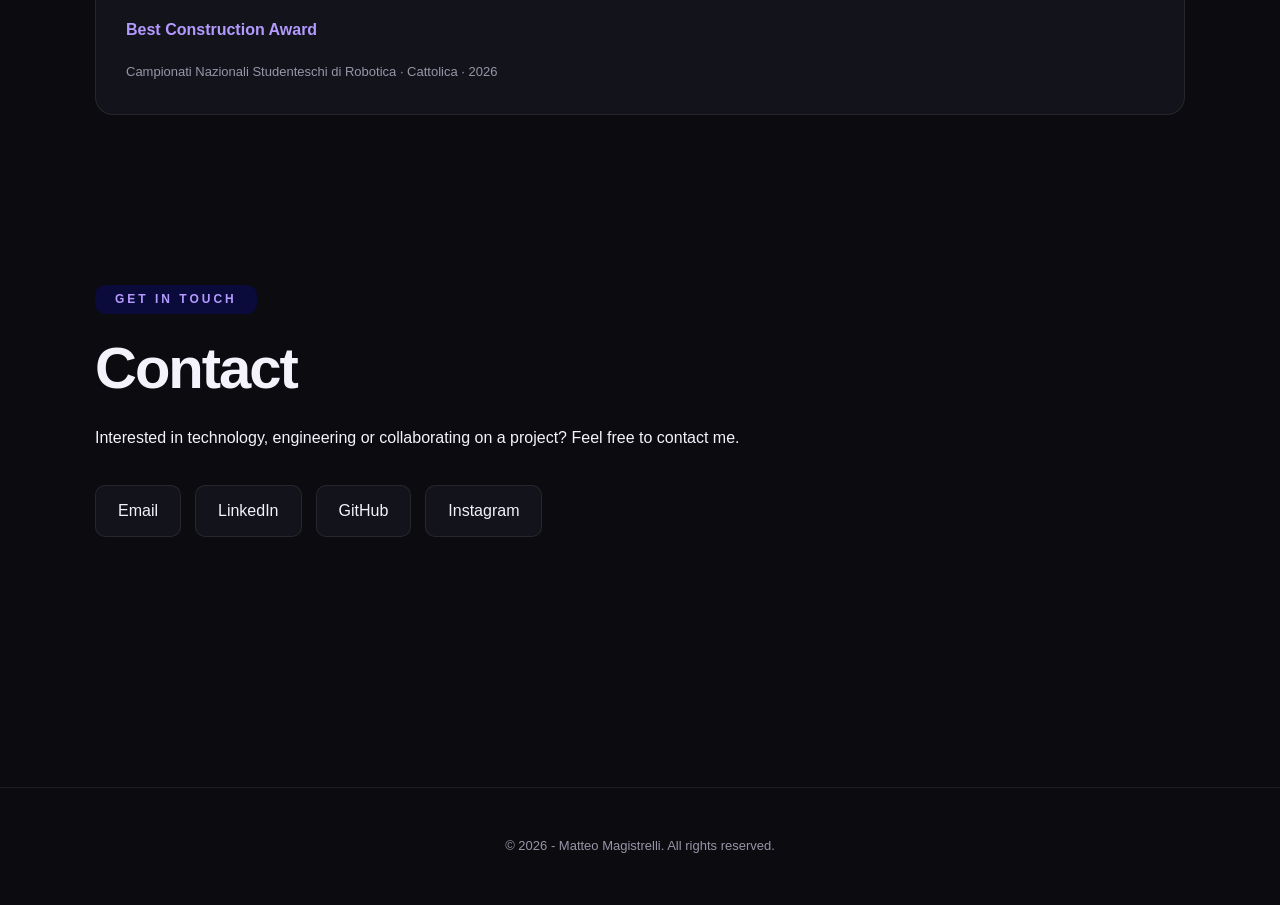
==== commit 3c7923d1: "Js small changes and test" ====
--- a/index.html
+++ b/index.html
@@ -65,11 +65,8 @@
                 Explore my projects
             </a>
 
-            <a href="images/CV-Matteo-Magistrelli.pdf" download class="cv-button">
-
-                <i class="fa-solid fa-download"></i>
+            <a href="./images/Magistrelli%20Matteo%20CV.pdf" download class="cv-button">
                 Download CV
-
             </a>
 
         </div>
@@ -136,7 +133,7 @@
         </section>
 
         <!-- PROJECTS -->
-        <section id="projects">
+        <section id="projects" class="reveal">
 
             <p class="section-label">WHAT I'VE BUILT</p>
 
@@ -145,7 +142,7 @@
             <div class="projects-container">
 
                 <!-- PROJECT 1 -->
-                <article class="project-card">
+                <article class="project-card reveal">
 
                     <p class="project-category">ELECTRONICS</p>
 
@@ -174,7 +171,7 @@
                 </article>
 
                 <!-- PROJECT 2 -->
-                <article class="project-card">
+                <article class="project-card reveal">
 
                     <p class="project-category">ARTIFICIAL INTELLIGENCE</p>
 
@@ -199,7 +196,7 @@
                 </article>
 
                 <!-- PROJECT 3 -->
-                <article class="project-card">
+                <article class="project-card reveal">
 
                     <p class="project-category">ELECTRONICS</p>
 
--- a/style.css
+++ b/style.css
@@ -501,4 +501,15 @@
         display: flex;
     }
 
+}
+
+.reveal { 
+    opacity: 0;
+    transform: translateY(30px);
+    transition: opacity 0.7s ease, transform 0.7s ease;
+}
+
+.reveal.visible {
+    opacity: 1;
+    transform: translateY(0);
 }
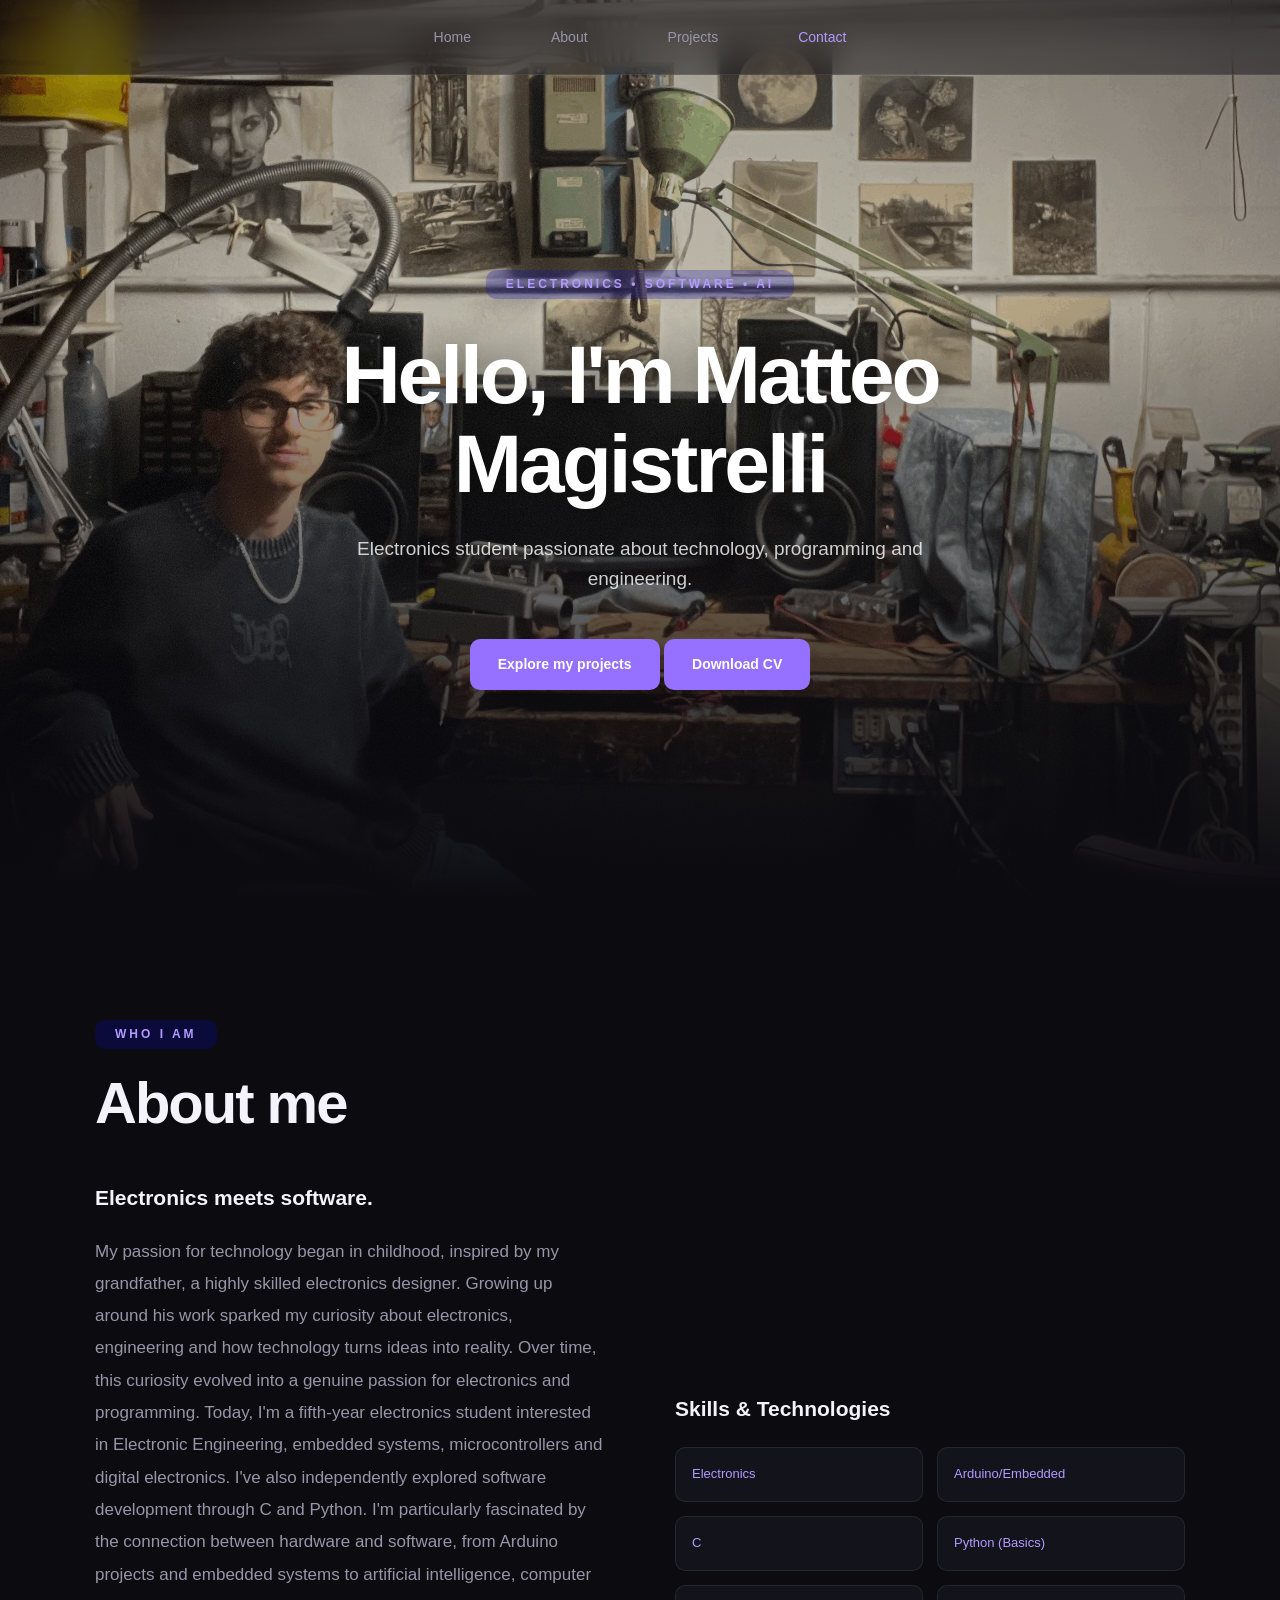
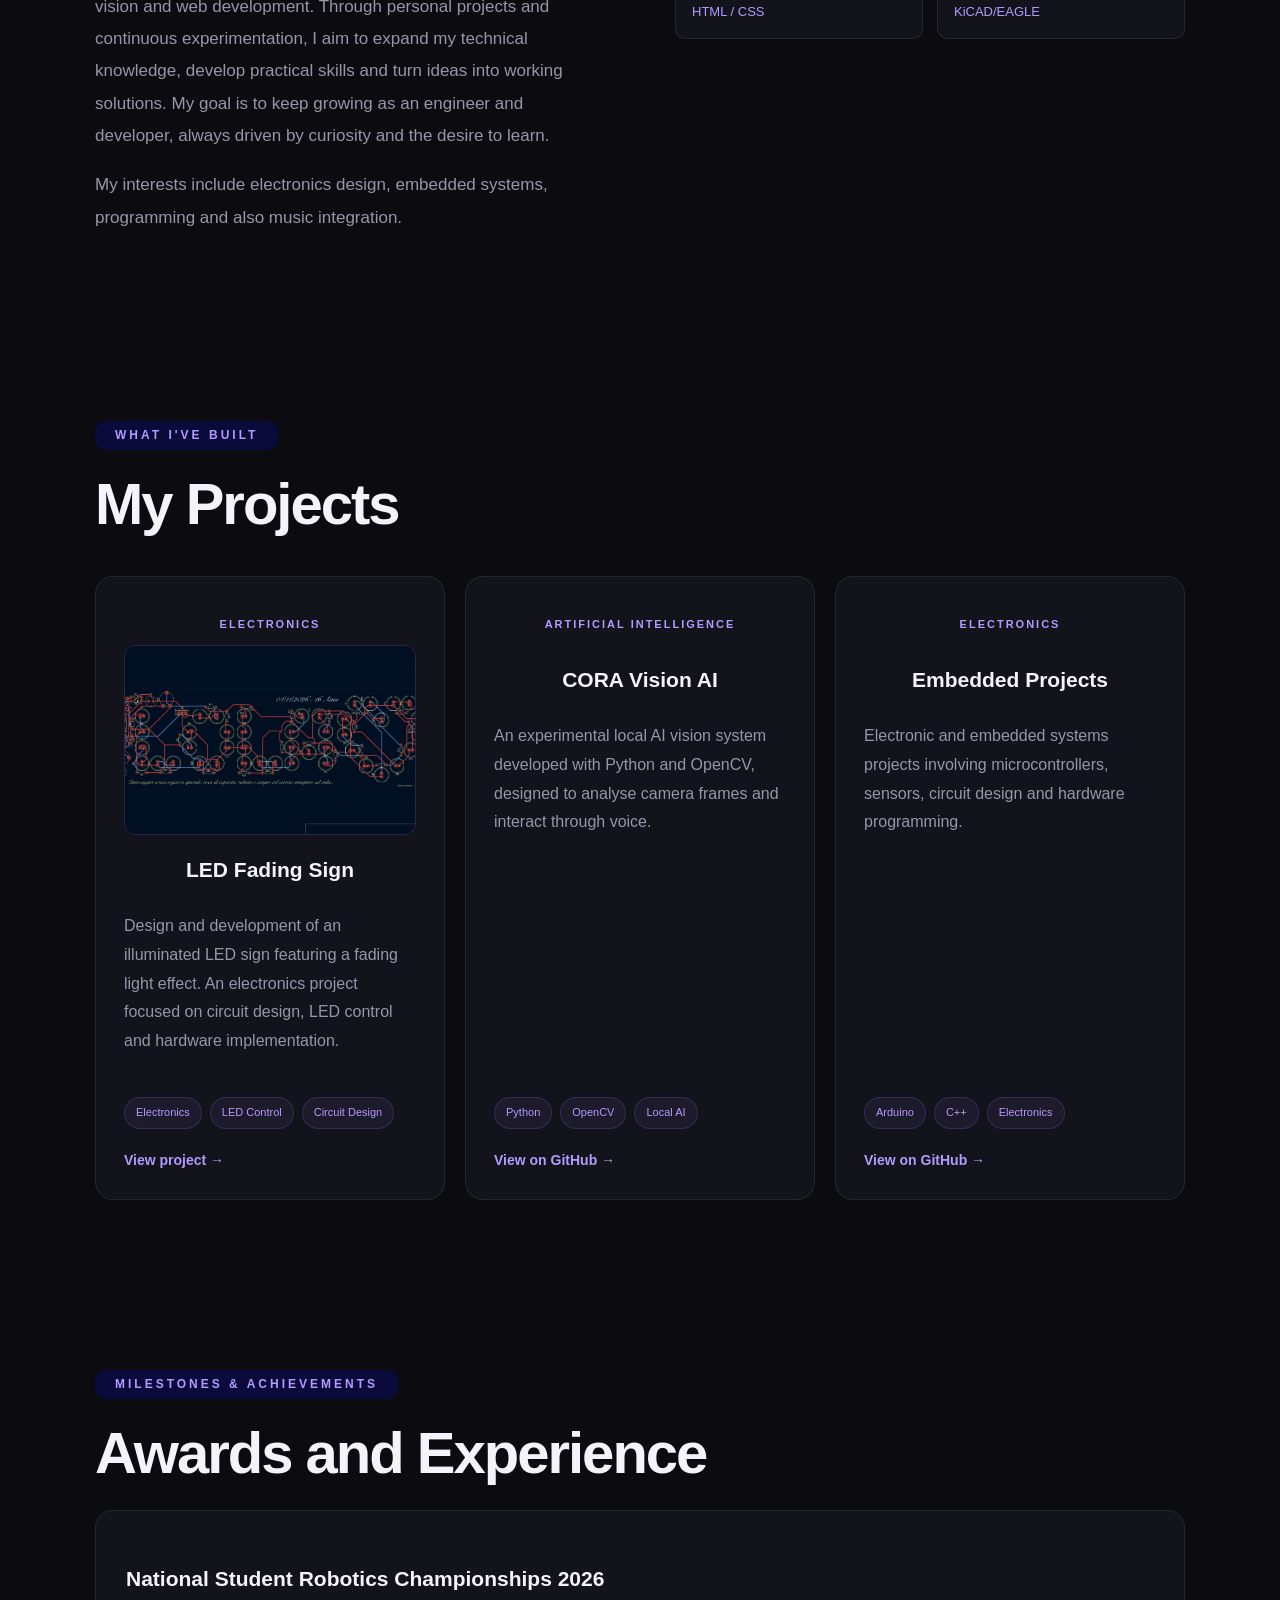
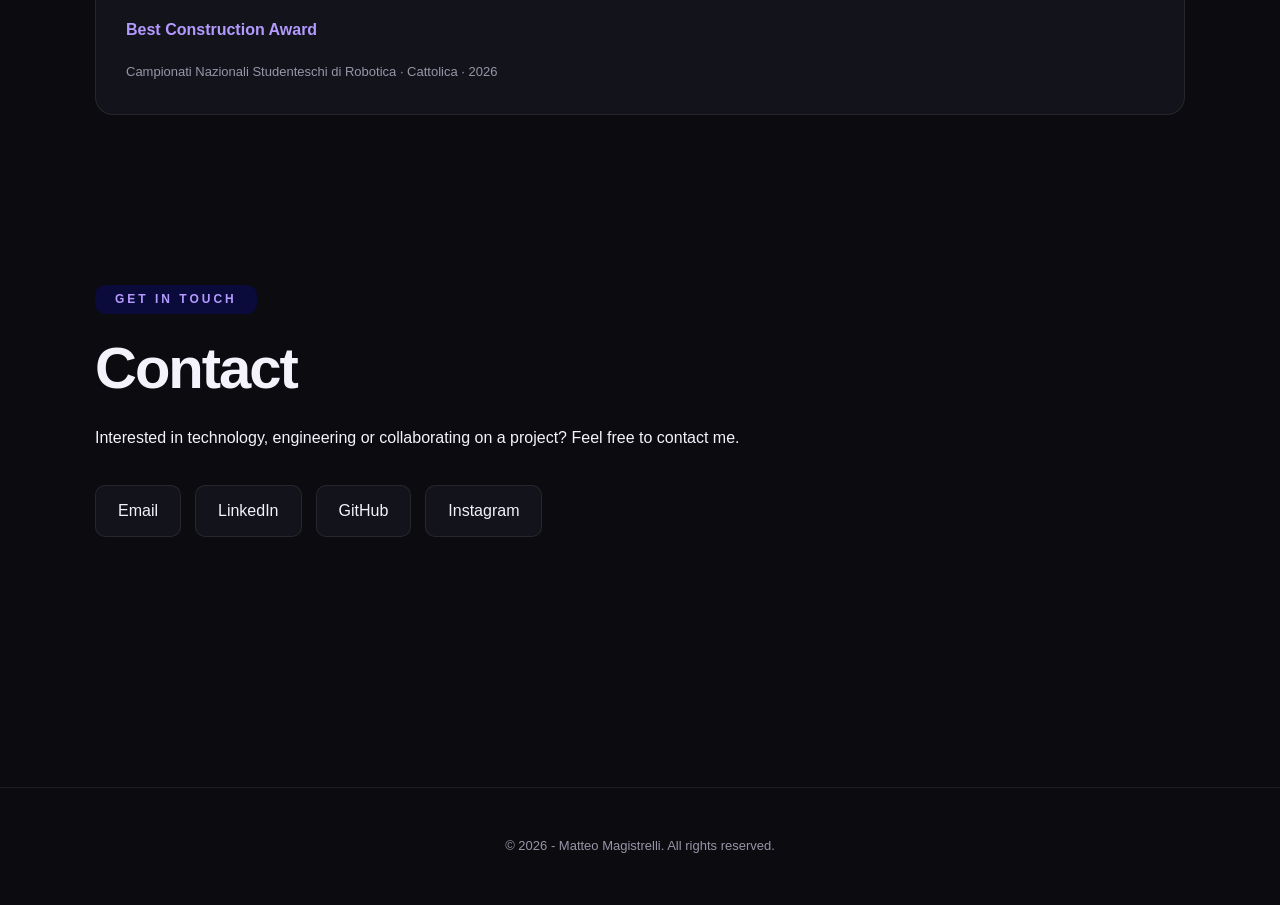
==== commit a6e10caf: "Small changes" ====
--- a/index.html
+++ b/index.html
@@ -31,17 +31,17 @@
         <div class="hero-image" aria-hidden="true"></div>
         <div class="hero-overlay" aria-hidden="true"></div>
 
-        <nav aria-label="Main navigation">
-
-            <button id="menuToggle" class="menu-toggle" aria-label="Apri menu" aria-expanded="false">
+        <nav>
+
+            <button class="menu-toggle" id="menu-toggle" aria-label="Open navigation menu" aria-expanded="false"
+                aria-controls="nav-links">
                 ☰
             </button>
 
-            <ul class="navLinks" id="navLinks">
+            <ul class="nav-links" id="nav-links">
                 <li><a href="#top">Home</a></li>
                 <li><a href="#about">About</a></li>
                 <li><a href="#projects">Projects</a></li>
-                <li><a href="#awards_and_experience">Awards and Experience</a></li>
                 <li><a href="#contact">Contact</a></li>
             </ul>
 
--- a/style.css
+++ b/style.css
@@ -34,6 +34,8 @@
     color: inherit;
     text-decoration: none;
 }
+
+/* NAVBAR */
 
 nav {
     display: flex;
@@ -56,6 +58,7 @@
     color: var(--muted);
     font-size: 14px;
     transition: color var(--transition);
+    padding: 14px 28px;
 }
 
 nav a:hover,
@@ -63,12 +66,24 @@
     color: var(--accent-light);
 }
 
+nav {
+    transition: transform 0.2s ease;
+}
+
+nav.nav-hidden {
+    transform: translateY(-100%);
+}
+
 .menu-toggle {
     display: none;
-    
-}
-
-.navLinks {
+    background: transparent;
+    border: none;
+    color: var(--text);
+    font-size: 24px;
+    cursor: pointer;
+}
+
+.nav-links {
     display: flex;
     list-style: none;
     align-items: center;
@@ -487,26 +502,32 @@
 
 @media (max-width: 768px) {
 
+    nav {
+        justify-content: space-between;
+    }
+
     .menu-toggle {
         display: block;
     }
 
-    .navLinks {
+    .nav-links {
         display: none;
         flex-direction: column;
+        align-items: center;
         width: 100%;
-    }
-
-    .navLinks.active {
+        gap: 16px;
+        padding: 16px 0 8px;
+    }
+
+    .nav-links.active {
         display: flex;
     }
-
 }
 
 .reveal { 
     opacity: 0;
-    transform: translateY(30px);
-    transition: opacity 0.7s ease, transform 0.7s ease;
+    transform: translateY(50px);
+    transition: opacity 1.5s ease, transform 1.5s ease;
 }
 
 .reveal.visible {
